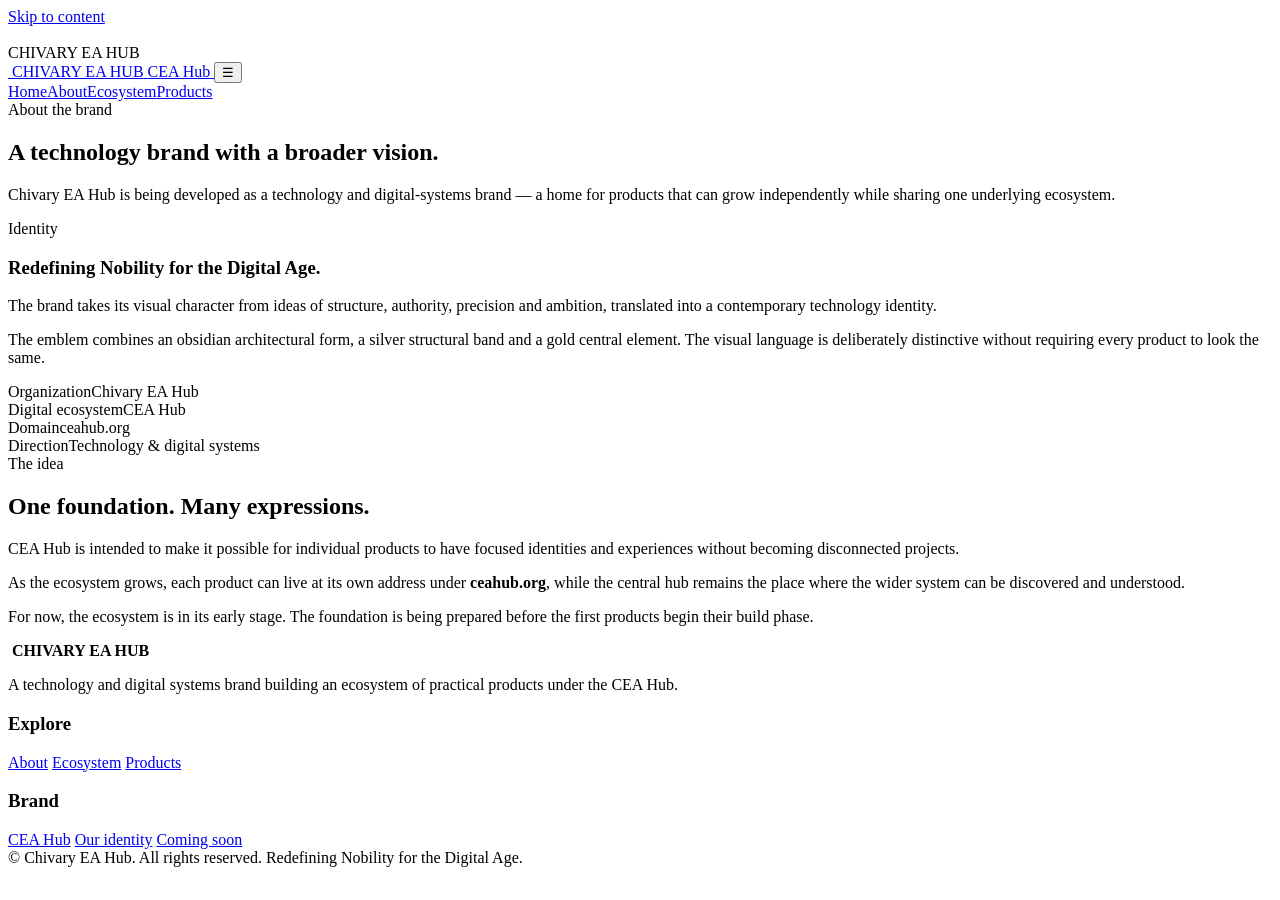
==== about.html @ 56e62394 "Add files via upload" ====
<!doctype html>
<html lang="en">
<head>
  <meta charset="utf-8">
  <meta name="viewport" content="width=device-width, initial-scale=1">
  <title>About | Chivary EA Hub</title>
  <meta name="description" content="Learn about Chivary EA Hub, its identity and the idea behind CEA Hub.">
  <meta name="theme-color" content="#070A0F">
  <meta property="og:title" content="About | Chivary EA Hub">
  <meta property="og:description" content="Learn about Chivary EA Hub, its identity and the idea behind CEA Hub.">
  <meta property="og:image" content="assets/og-image.png">
  <meta property="og:type" content="website">
  <link rel="icon" type="image/png" href="assets/favicon.png">
  <link rel="preconnect" href="https://fonts.googleapis.com">
  <link rel="preconnect" href="https://fonts.gstatic.com" crossorigin>
  <link href="https://fonts.googleapis.com/css2?family=Inter:wght@400;500;600;700;800&display=swap" rel="stylesheet">
  <link rel="stylesheet" href="assets/style.css">
</head>
<body>
<a class="skip-link" href="#main">Skip to content</a>

<div class="loader" aria-hidden="true">
  <div class="loader-inner">
    <img class="loader-logo" src="assets/chivary-emblem.png" alt="">
    <div class="loader-name">CHIVARY EA HUB</div>
    <div class="loader-line"></div>
  </div>
</div>

<header class="site-header">
  <div class="container nav">
    <a class="brand" href="index.html" aria-label="Chivary EA Hub home">
      <img src="assets/chivary-emblem.png" alt="">
      <span class="brand-text">
        <span class="brand-name">CHIVARY EA HUB</span>
        <span class="brand-sub">CEA Hub</span>
      </span>
    </a>
    <button class="nav-toggle" aria-label="Open navigation" aria-expanded="false" aria-controls="primary-navigation">☰</button>
    <nav id="primary-navigation" class="nav-links" aria-label="Primary navigation">
      <a href="index.html">Home</a><a href="about.html" class="active" aria-current="page">About</a><a href="ecosystem.html">Ecosystem</a><a href="products.html">Products</a>
    </nav>
  </div>
</header>

<main id="main">
<section class="page-hero">
  <div class="container reveal">
    <div class="eyebrow">About the brand</div>
    <h1>A technology brand with a broader vision.</h1>
    <p>Chivary EA Hub is being developed as a technology and digital-systems brand — a home for products that can grow independently while sharing one underlying ecosystem.</p>
  </div>
</section>

<section class="section section-tight" id="identity">
  <div class="container">
    <div class="feature-panel reveal">
      <div>
        <div class="eyebrow">Identity</div>
        <h3>Redefining Nobility for the Digital Age.</h3>
        <p>The brand takes its visual character from ideas of structure, authority, precision and ambition, translated into a contemporary technology identity.</p>
        <p>The emblem combines an obsidian architectural form, a silver structural band and a gold central element. The visual language is deliberately distinctive without requiring every product to look the same.</p>
      </div>
      <div class="meta-list">
        <div class="meta-item"><span>Organization</span><span>Chivary EA Hub</span></div>
        <div class="meta-item"><span>Digital ecosystem</span><span>CEA Hub</span></div>
        <div class="meta-item"><span>Domain</span><span>ceahub.org</span></div>
        <div class="meta-item"><span>Direction</span><span>Technology &amp; digital systems</span></div>
      </div>
    </div>
  </div>
</section>

<section class="section section-tight">
  <div class="container prose reveal">
    <div class="eyebrow">The idea</div>
    <h2>One foundation. Many expressions.</h2>
    <p>CEA Hub is intended to make it possible for individual products to have focused identities and experiences without becoming disconnected projects.</p>
    <p>As the ecosystem grows, each product can live at its own address under <strong>ceahub.org</strong>, while the central hub remains the place where the wider system can be discovered and understood.</p>
    <p>For now, the ecosystem is in its early stage. The foundation is being prepared before the first products begin their build phase.</p>
  </div>
</section>
</main>
<footer class="site-footer">
  <div class="container">
    <div class="footer-grid">
      <div>
        <div class="footer-brand">
          <img src="assets/chivary-emblem.png" alt="">
          <strong>CHIVARY EA HUB</strong>
        </div>
        <p class="footer-copy">A technology and digital systems brand building an ecosystem of practical products under the CEA Hub.</p>
      </div>
      <div class="footer-col">
        <h3>Explore</h3>
        <a href="about.html">About</a>
        <a href="ecosystem.html">Ecosystem</a>
        <a href="products.html">Products</a>
      </div>
      <div class="footer-col">
        <h3>Brand</h3>
        <a href="index.html">CEA Hub</a>
        <a href="about.html#identity">Our identity</a>
        <a href="products.html">Coming soon</a>
      </div>
    </div>
    <div class="footer-bottom">
      <span>© <span data-year></span> Chivary EA Hub. All rights reserved.</span>
      <span>Redefining Nobility for the Digital Age.</span>
    </div>
  </div>
</footer>
<script src="assets/site.js" defer></script>
</body>
</html>
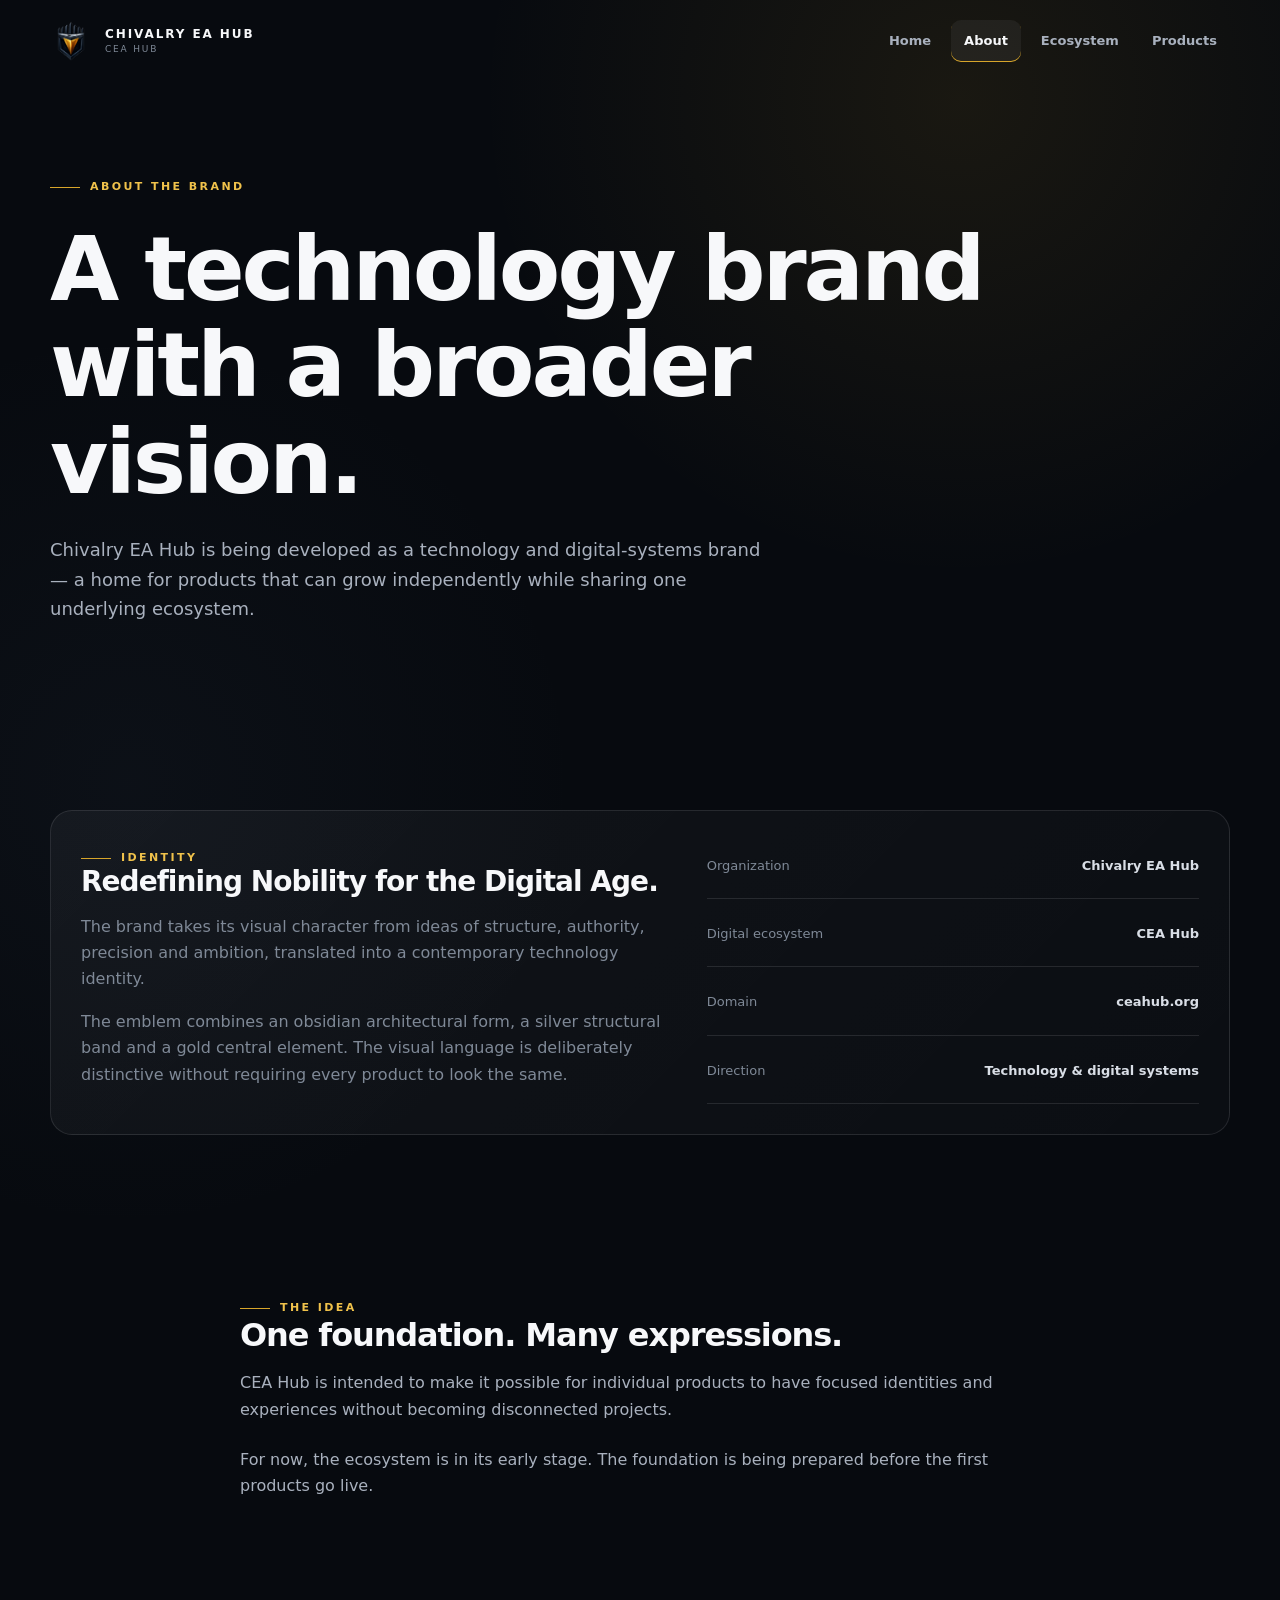
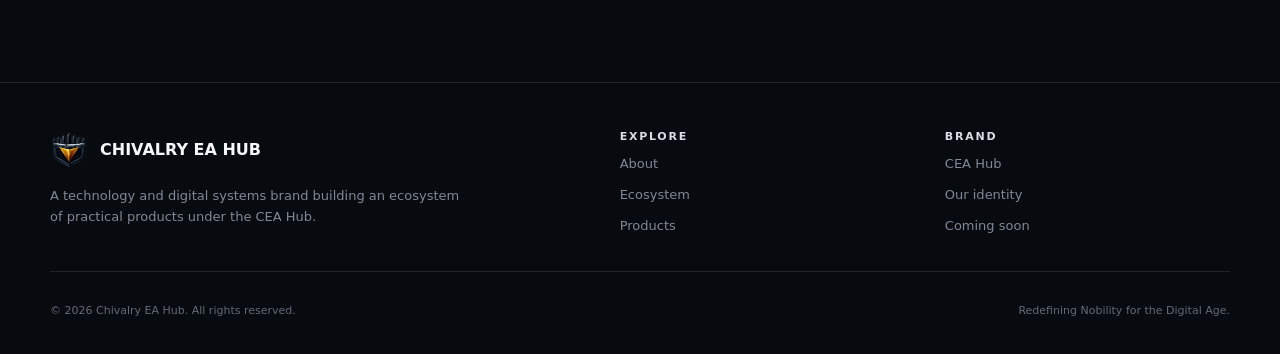
==== commit 430c177f: "Update about.html" ====
--- a/about.html
+++ b/about.html
@@ -3,11 +3,11 @@
 <head>
   <meta charset="utf-8">
   <meta name="viewport" content="width=device-width, initial-scale=1">
-  <title>About | Chivary EA Hub</title>
-  <meta name="description" content="Learn about Chivary EA Hub, its identity and the idea behind CEA Hub.">
+  <title>About | Chivalry EA Hub</title>
+  <meta name="description" content="Learn about Chivalry EA Hub, its identity and the idea behind CEA Hub.">
   <meta name="theme-color" content="#070A0F">
-  <meta property="og:title" content="About | Chivary EA Hub">
-  <meta property="og:description" content="Learn about Chivary EA Hub, its identity and the idea behind CEA Hub.">
+  <meta property="og:title" content="About | Chivalry EA Hub">
+  <meta property="og:description" content="Learn about Chivalry EA Hub, its identity and the idea behind CEA Hub.">
   <meta property="og:image" content="assets/og-image.png">
   <meta property="og:type" content="website">
   <link rel="icon" type="image/png" href="assets/favicon.png">
@@ -21,18 +21,18 @@
 
 <div class="loader" aria-hidden="true">
   <div class="loader-inner">
-    <img class="loader-logo" src="assets/chivary-emblem.png" alt="">
-    <div class="loader-name">CHIVARY EA HUB</div>
+    <img class="loader-logo" src="assets/chivalry-emblem.png" alt="">
+    <div class="loader-name">CHIVALRY EA HUB</div>
     <div class="loader-line"></div>
   </div>
 </div>
 
 <header class="site-header">
   <div class="container nav">
-    <a class="brand" href="index.html" aria-label="Chivary EA Hub home">
+    <a class="brand" href="index.html" aria-label="Chivalry EA Hub home">
       <img src="assets/chivary-emblem.png" alt="">
       <span class="brand-text">
-        <span class="brand-name">CHIVARY EA HUB</span>
+        <span class="brand-name">CHIVALRY EA HUB</span>
         <span class="brand-sub">CEA Hub</span>
       </span>
     </a>
@@ -48,7 +48,7 @@
   <div class="container reveal">
     <div class="eyebrow">About the brand</div>
     <h1>A technology brand with a broader vision.</h1>
-    <p>Chivary EA Hub is being developed as a technology and digital-systems brand — a home for products that can grow independently while sharing one underlying ecosystem.</p>
+    <p>Chivalry EA Hub is being developed as a technology and digital-systems brand — a home for products that can grow independently while sharing one underlying ecosystem.</p>
   </div>
 </section>
 
@@ -62,7 +62,7 @@
         <p>The emblem combines an obsidian architectural form, a silver structural band and a gold central element. The visual language is deliberately distinctive without requiring every product to look the same.</p>
       </div>
       <div class="meta-list">
-        <div class="meta-item"><span>Organization</span><span>Chivary EA Hub</span></div>
+        <div class="meta-item"><span>Organization</span><span>Chivalry EA Hub</span></div>
         <div class="meta-item"><span>Digital ecosystem</span><span>CEA Hub</span></div>
         <div class="meta-item"><span>Domain</span><span>ceahub.org</span></div>
         <div class="meta-item"><span>Direction</span><span>Technology &amp; digital systems</span></div>
@@ -76,8 +76,7 @@
     <div class="eyebrow">The idea</div>
     <h2>One foundation. Many expressions.</h2>
     <p>CEA Hub is intended to make it possible for individual products to have focused identities and experiences without becoming disconnected projects.</p>
-    <p>As the ecosystem grows, each product can live at its own address under <strong>ceahub.org</strong>, while the central hub remains the place where the wider system can be discovered and understood.</p>
-    <p>For now, the ecosystem is in its early stage. The foundation is being prepared before the first products begin their build phase.</p>
+    <p>For now, the ecosystem is in its early stage. The foundation is being prepared before the first products go live.</p>
   </div>
 </section>
 </main>
@@ -87,7 +86,7 @@
       <div>
         <div class="footer-brand">
           <img src="assets/chivary-emblem.png" alt="">
-          <strong>CHIVARY EA HUB</strong>
+          <strong>CHIVALRY EA HUB</strong>
         </div>
         <p class="footer-copy">A technology and digital systems brand building an ecosystem of practical products under the CEA Hub.</p>
       </div>
@@ -105,7 +104,7 @@
       </div>
     </div>
     <div class="footer-bottom">
-      <span>© <span data-year></span> Chivary EA Hub. All rights reserved.</span>
+      <span>© <span data-year></span> Chivalry EA Hub. All rights reserved.</span>
       <span>Redefining Nobility for the Digital Age.</span>
     </div>
   </div>
--- a/assets/style.css
+++ b/assets/style.css
@@ -0,0 +1,298 @@
+/* CHIVALRY EA HUB — CEA HUB
+   Main visual system. Change the variables below to restyle the whole site. */
+
+:root {
+  --obsidian: #070A0F;
+  --obsidian-2: #0B1018;
+  --panel: #0F151F;
+  --gold: #D7A52A;
+  --gold-bright: #F0C24B;
+  --silver: #D9DEE6;
+  --silver-mid: #A9B1BE;
+  --muted: #7F8997;
+  --white: #F7F8FA;
+  --line: rgba(217,222,230,.12);
+  --line-strong: rgba(217,222,230,.20);
+  --max: 1180px;
+  --radius: 22px;
+}
+
+* { box-sizing: border-box; }
+html { scroll-behavior: smooth; }
+body {
+  margin: 0;
+  color: var(--white);
+  background:
+    radial-gradient(circle at 75% 5%, rgba(215,165,42,.09), transparent 30rem),
+    radial-gradient(circle at 10% 40%, rgba(80,100,130,.07), transparent 28rem),
+    var(--obsidian);
+  font-family: Inter, ui-sans-serif, system-ui, -apple-system, BlinkMacSystemFont, "Segoe UI", sans-serif;
+  line-height: 1.65;
+  overflow-x: hidden;
+}
+body::before {
+  content: "";
+  position: fixed;
+  inset: 0;
+  pointer-events: none;
+  opacity: .18;
+  background-image:
+    linear-gradient(rgba(255,255,255,.018) 1px, transparent 1px),
+    linear-gradient(90deg, rgba(255,255,255,.018) 1px, transparent 1px);
+  background-size: 72px 72px;
+  mask-image: linear-gradient(to bottom, black, transparent 80%);
+}
+a { color: inherit; text-decoration: none; }
+img { max-width: 100%; display: block; }
+
+.container { width: min(var(--max), calc(100% - 40px)); margin: 0 auto; }
+.section { padding: 110px 0; position: relative; }
+.section-tight { padding: 78px 0; }
+
+.skip-link {
+  position: fixed; left: 16px; top: 16px; z-index: 9999;
+  padding: 10px 14px; border-radius: 10px;
+  background: var(--gold); color: #080A0D;
+  transform: translateY(-150%); transition: .2s;
+}
+.skip-link:focus { transform: translateY(0); }
+
+/* Opening/loading treatment */
+.loader {
+  position: fixed; inset: 0; z-index: 10000;
+  display: grid; place-items: center;
+  background: #06080C;
+  transition: opacity .55s ease, visibility .55s ease;
+}
+.loader.is-done { opacity: 0; visibility: hidden; pointer-events: none; }
+.loader-inner { text-align: center; }
+.loader-logo {
+  width: 92px; height: 92px; object-fit: contain; margin: 0 auto 24px;
+  filter: drop-shadow(0 12px 28px rgba(215,165,42,.18));
+  animation: loaderPulse 1.5s ease-in-out infinite;
+}
+.loader-name {
+  letter-spacing: .24em; font-size: 12px; font-weight: 800; color: var(--silver);
+}
+.loader-line {
+  width: 150px; height: 2px; margin: 18px auto 0;
+  background: rgba(255,255,255,.08); overflow: hidden;
+}
+.loader-line::after {
+  content: ""; display: block; width: 45%; height: 100%;
+  background: var(--gold); animation: loaderBar 1.15s ease-in-out infinite;
+}
+@keyframes loaderPulse { 50% { transform: translateY(-5px) scale(1.03); } }
+@keyframes loaderBar { from { transform: translateX(-120%); } to { transform: translateX(340%); } }
+
+.site-header {
+  position: fixed; z-index: 1000; top: 0; left: 0; right: 0;
+  border-bottom: 1px solid transparent;
+  transition: background .3s, border-color .3s, backdrop-filter .3s;
+}
+.site-header.scrolled {
+  background: rgba(7,10,15,.78);
+  backdrop-filter: blur(18px);
+  border-color: var(--line);
+}
+.nav {
+  min-height: 82px; display: flex; align-items: center;
+  justify-content: space-between; gap: 24px;
+}
+.brand { display: inline-flex; align-items: center; gap: 13px; min-width: 0; }
+.brand img { width: 42px; height: 42px; object-fit: contain; }
+.brand-text { display: grid; line-height: 1; gap: 5px; }
+.brand-name { font-size: 12px; letter-spacing: .16em; font-weight: 800; white-space: nowrap; }
+.brand-sub { font-size: 9px; letter-spacing: .20em; color: var(--muted); text-transform: uppercase; }
+
+.nav-links { display: flex; align-items: center; gap: 7px; }
+.nav-links a {
+  color: var(--silver-mid); font-size: 13px; font-weight: 600;
+  padding: 10px 13px; border-radius: 10px;
+  transition: color .2s, background .2s;
+}
+.nav-links a:hover, .nav-links a.active {
+  color: var(--white); background: rgba(255,255,255,.055);
+}
+.nav-links a.active { box-shadow: inset 0 -1px var(--gold); }
+.nav-toggle {
+  display:none; border:1px solid var(--line); background:rgba(255,255,255,.03);
+  color:var(--white); width:44px; height:44px; border-radius:12px; cursor:pointer;
+}
+
+.hero {
+  min-height: 100svh; display: grid; align-items: center;
+  padding-top: 120px; overflow: hidden;
+}
+.hero-grid {
+  display: grid; grid-template-columns: 1.05fr .95fr;
+  gap: 70px; align-items: center;
+}
+.eyebrow {
+  display:inline-flex; align-items:center; gap:10px;
+  color:var(--gold-bright); font-size:11px; font-weight:800;
+  letter-spacing:.22em; text-transform:uppercase;
+}
+.eyebrow::before { content:""; width:30px; height:1px; background:var(--gold); }
+h1, h2, h3 { margin:0; line-height:1.08; letter-spacing:-.035em; }
+h1 { font-size: clamp(3.1rem, 7vw, 6.8rem); max-width: 820px; margin-top: 24px; }
+h1 span { color: var(--silver-mid); font-weight: 400; }
+.lead {
+  max-width: 680px; color: var(--silver-mid);
+  font-size: clamp(1.02rem, 1.5vw, 1.22rem); margin: 28px 0 0;
+}
+.actions { display:flex; gap:12px; flex-wrap:wrap; margin-top:36px; }
+.btn {
+  display:inline-flex; align-items:center; justify-content:center; gap:10px;
+  min-height:48px; padding:0 19px; border-radius:12px;
+  border:1px solid var(--line-strong); font-size:13px; font-weight:800;
+  transition: transform .2s, border-color .2s, background .2s;
+}
+.btn:hover { transform:translateY(-2px); border-color:rgba(215,165,42,.55); }
+.btn-primary {
+  background:linear-gradient(135deg, #E5B83B, #B98519);
+  color:#0A0C10; border-color:transparent;
+}
+.btn-secondary { background:rgba(255,255,255,.035); color:var(--silver); }
+
+.hero-mark {
+  min-height: 560px; display:grid; place-items:center; position:relative;
+}
+.hero-mark::before {
+  content:""; position:absolute; width:430px; height:430px; border-radius:50%;
+  background:radial-gradient(circle, rgba(215,165,42,.13), transparent 67%);
+}
+.hero-mark::after {
+  content:""; position:absolute; inset:15% 5%; border:1px solid rgba(217,222,230,.08);
+  transform:rotate(45deg); border-radius:36px;
+}
+.hero-mark img {
+  position:relative; z-index:2; width:min(430px, 75vw);
+  filter:drop-shadow(0 35px 45px rgba(0,0,0,.55)) drop-shadow(0 0 35px rgba(215,165,42,.10));
+  animation: emblemFloat 6s ease-in-out infinite;
+}
+@keyframes emblemFloat { 50% { transform:translateY(-10px); } }
+
+.section-head { max-width: 720px; margin-bottom: 45px; }
+.section-head h2 { font-size: clamp(2rem, 4vw, 3.4rem); margin-top: 14px; }
+.section-head p { color:var(--silver-mid); margin:18px 0 0; max-width:640px; }
+
+.cards { display:grid; grid-template-columns:repeat(3,1fr); gap:18px; }
+.card {
+  position:relative; padding:28px; min-height:240px;
+  border:1px solid var(--line); border-radius:var(--radius);
+  background:linear-gradient(145deg, rgba(255,255,255,.045), rgba(255,255,255,.015));
+  overflow:hidden; transition:transform .25s, border-color .25s, background .25s;
+}
+.card::after {
+  content:""; position:absolute; width:160px; height:160px; right:-90px; top:-90px;
+  border-radius:50%; background:rgba(215,165,42,.08);
+}
+.card:hover {
+  transform:translateY(-5px); border-color:rgba(215,165,42,.35);
+  background:linear-gradient(145deg, rgba(255,255,255,.06), rgba(255,255,255,.018));
+}
+.card-number { color:var(--gold); font-size:11px; font-weight:800; letter-spacing:.18em; }
+.card h3 { margin-top:28px; font-size:22px; }
+.card p { color:var(--muted); margin:13px 0 0; font-size:14px; }
+.card-link {
+  display:inline-flex; margin-top:25px; color:var(--silver);
+  font-size:12px; font-weight:800; letter-spacing:.08em; text-transform:uppercase;
+}
+.card-link::after { content:"→"; color:var(--gold); margin-left:8px; transition:transform .2s; }
+.card-link:hover::after { transform:translateX(4px); }
+
+.statement {
+  border-top:1px solid var(--line); border-bottom:1px solid var(--line);
+}
+.statement-inner {
+  display:grid; grid-template-columns:.75fr 1.25fr; gap:70px; align-items:start;
+}
+.statement h2 { font-size:clamp(2.2rem, 5vw, 4.5rem); }
+.statement-copy { color:var(--silver-mid); font-size:18px; }
+.statement-copy p { margin-top:0; margin-bottom:20px; }
+
+.feature-panel {
+  display:grid; grid-template-columns:1.1fr .9fr; gap:24px; padding:30px;
+  border:1px solid var(--line); border-radius:var(--radius);
+  background:linear-gradient(135deg, rgba(255,255,255,.045), rgba(255,255,255,.018));
+}
+.feature-panel h3 { font-size:28px; }
+.feature-panel p { color:var(--muted); }
+.meta-list { display:grid; gap:10px; }
+.meta-item {
+  display:flex; justify-content:space-between; gap:20px; padding:14px 0;
+  border-bottom:1px solid var(--line); font-size:13px;
+}
+.meta-item span:first-child { color:var(--muted); }
+.meta-item span:last-child { color:var(--silver); font-weight:700; text-align:right; }
+
+.page-hero { padding:170px 0 90px; }
+.page-hero h1 { font-size:clamp(3rem, 7vw, 6rem); max-width:950px; }
+.page-hero p { max-width:720px; color:var(--silver-mid); font-size:18px; margin-top:24px; }
+
+.prose { max-width:800px; }
+.prose h2 { font-size:32px; margin:0 0 18px; }
+.prose p { color:var(--silver-mid); margin:0 0 24px; font-size:16px; }
+.prose strong { color:var(--silver); }
+
+.product-placeholder {
+  min-height:380px; display:grid; place-items:center; text-align:center; padding:40px;
+  border:1px dashed rgba(215,165,42,.35); border-radius:var(--radius);
+  background:radial-gradient(circle at 50% 0, rgba(215,165,42,.08), transparent 45%), rgba(255,255,255,.015);
+}
+.product-placeholder .mark { width:70px; height:70px; margin:0 auto 22px; opacity:.9; }
+
+.site-footer { border-top:1px solid var(--line); padding:48px 0 34px; margin-top:80px; }
+.footer-grid { display:grid; grid-template-columns:1.3fr .7fr .7fr; gap:40px; }
+.footer-brand { display:flex; align-items:center; gap:12px; }
+.footer-brand img { width:38px; height:38px; }
+.footer-copy { color:var(--muted); font-size:13px; max-width:420px; margin-top:16px; }
+.footer-col h3 { font-size:11px; letter-spacing:.16em; text-transform:uppercase; color:var(--silver); }
+.footer-col a { display:block; color:var(--muted); font-size:13px; margin-top:10px; }
+.footer-col a:hover { color:var(--silver); }
+.footer-bottom {
+  display:flex; justify-content:space-between; gap:20px; padding-top:30px;
+  margin-top:30px; border-top:1px solid var(--line); color:#626B78; font-size:11px;
+}
+
+.reveal { opacity:0; transform:translateY(18px); transition:opacity .7s ease, transform .7s ease; }
+.reveal.visible { opacity:1; transform:none; }
+
+@media (max-width: 900px) {
+  .hero-grid, .statement-inner, .feature-panel { grid-template-columns:1fr; }
+  .hero-mark { min-height:420px; }
+  .cards { grid-template-columns:1fr; }
+  .footer-grid { grid-template-columns:1fr 1fr; }
+  .footer-grid > :first-child { grid-column:1 / -1; }
+}
+@media (max-width: 680px) {
+  .container { width:min(var(--max), calc(100% - 28px)); }
+  .nav { min-height:70px; }
+  .nav-toggle { display:block; }
+  .nav-links {
+    position:absolute; left:14px; right:14px; top:66px;
+    display:grid; gap:3px; padding:10px;
+    background:rgba(10,14,20,.96); border:1px solid var(--line);
+    border-radius:16px; backdrop-filter:blur(18px);
+    transform:translateY(-12px); opacity:0; pointer-events:none; transition:.2s;
+  }
+  .nav-links.open { transform:none; opacity:1; pointer-events:auto; }
+  .nav-links a { padding:13px; }
+  .hero { padding-top:110px; }
+  h1 { font-size:clamp(3rem, 16vw, 5rem); }
+  .hero-mark { min-height:350px; }
+  .hero-mark img { width:min(340px, 86vw); }
+  .section { padding:80px 0; }
+  .page-hero { padding:130px 0 70px; }
+  .footer-grid { grid-template-columns:1fr; }
+  .footer-grid > :first-child { grid-column:auto; }
+  .footer-bottom { flex-direction:column; }
+}
+@media (prefers-reduced-motion: reduce) {
+  *, *::before, *::after {
+    animation-duration:.001ms !important; animation-iteration-count:1 !important;
+    scroll-behavior:auto !important; transition-duration:.001ms !important;
+  }
+  .reveal { opacity:1; transform:none; }
+}
